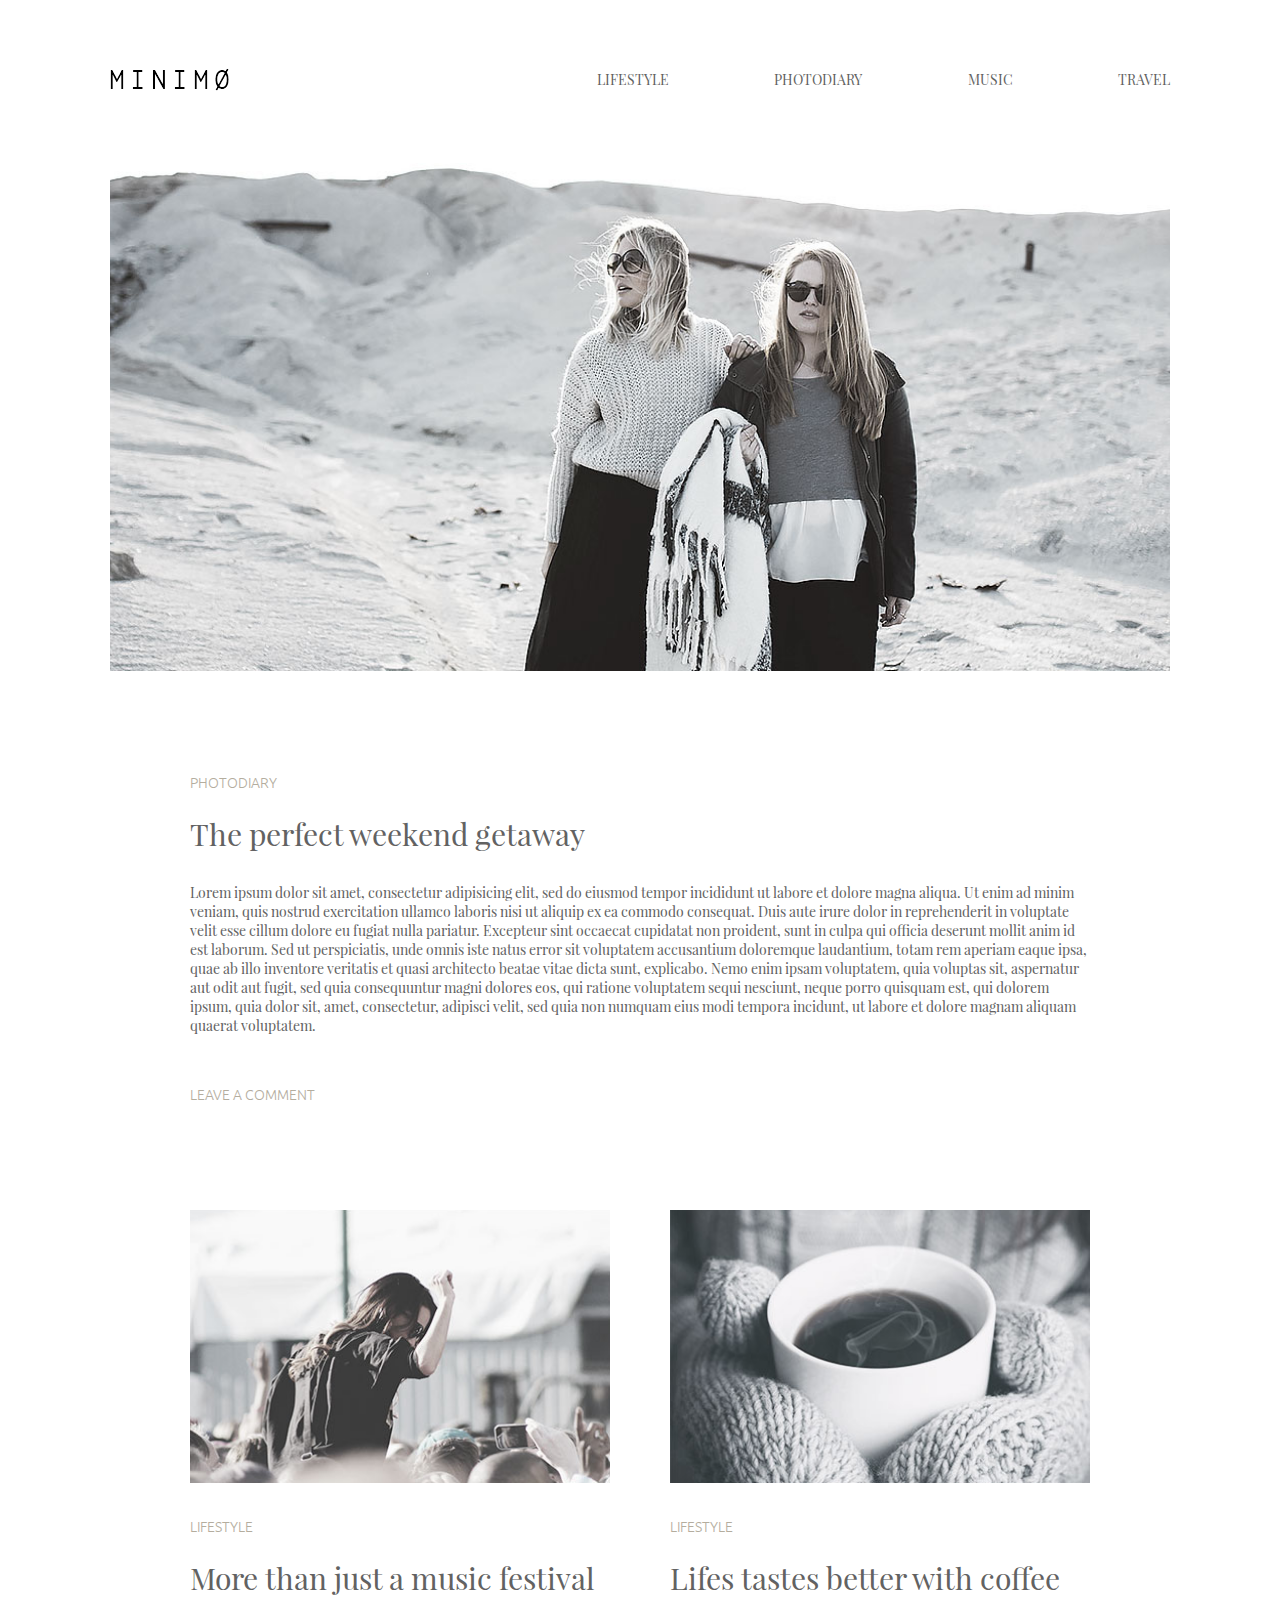
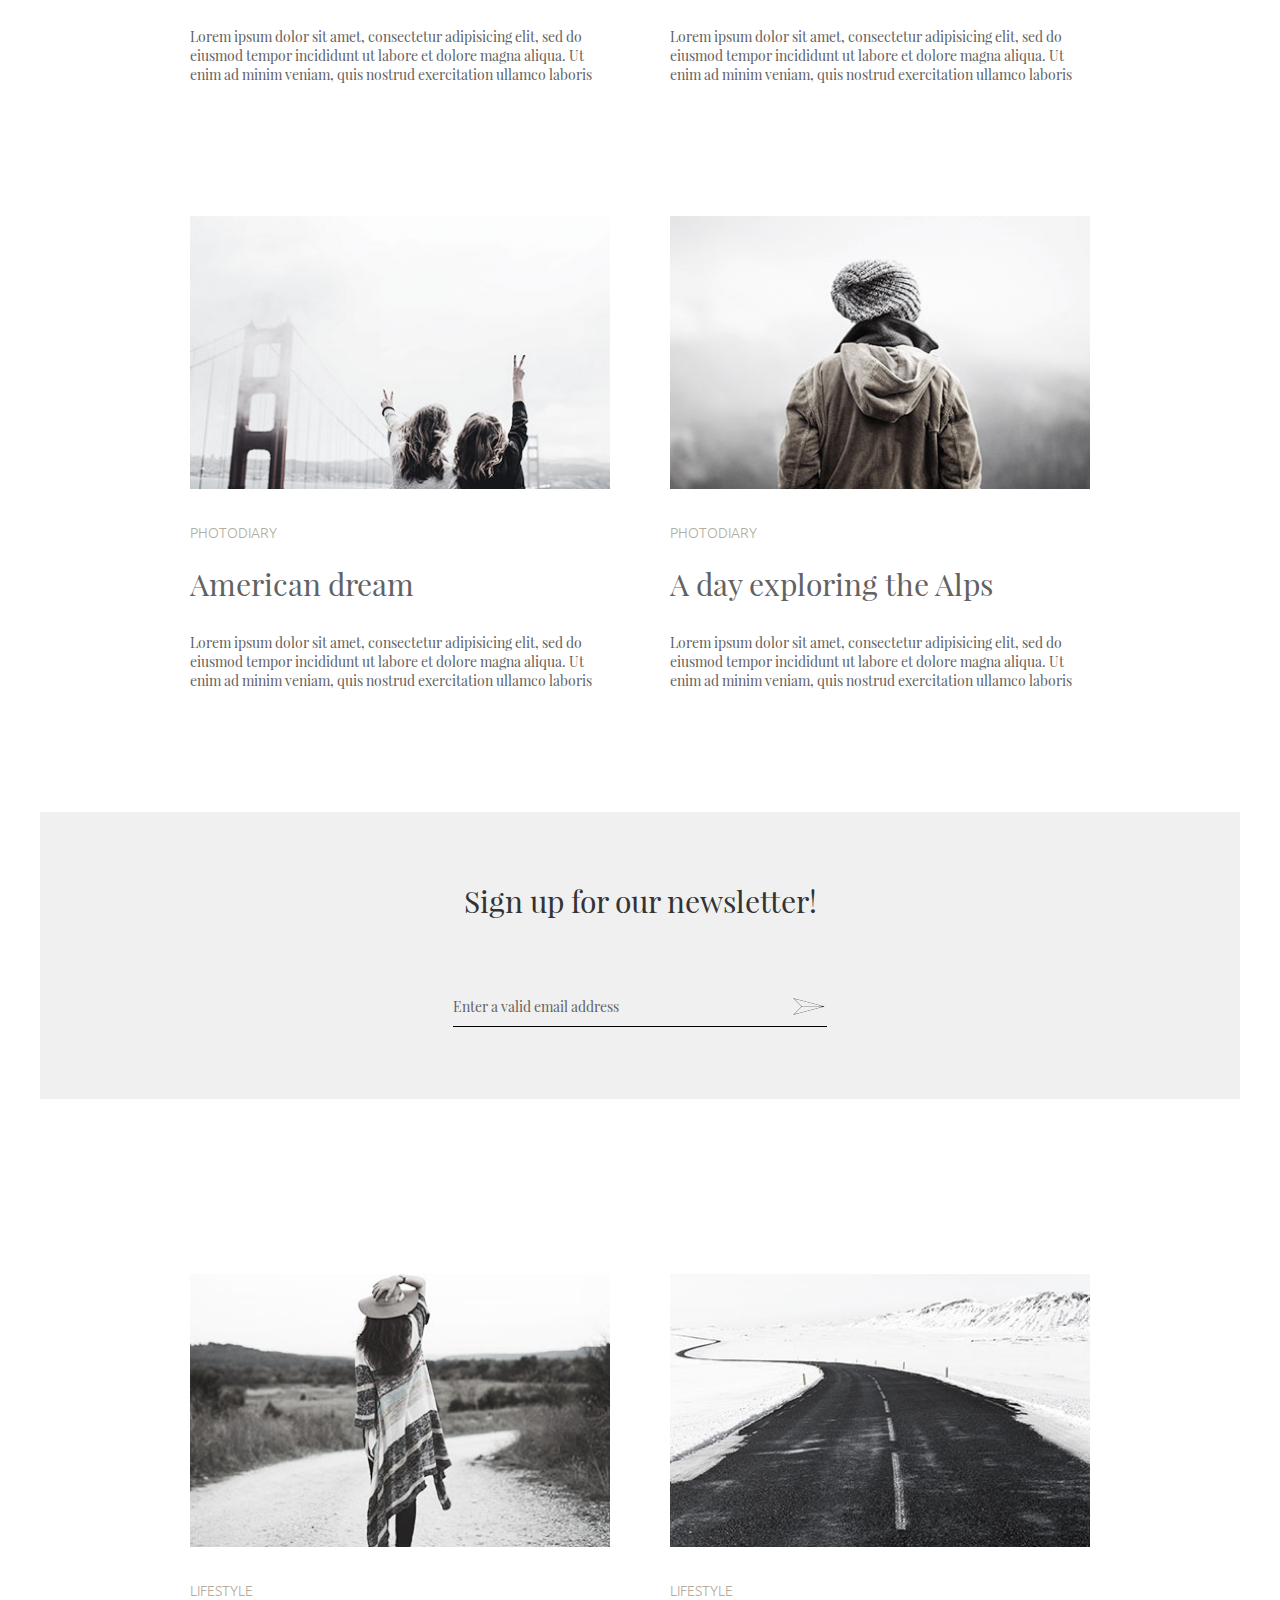
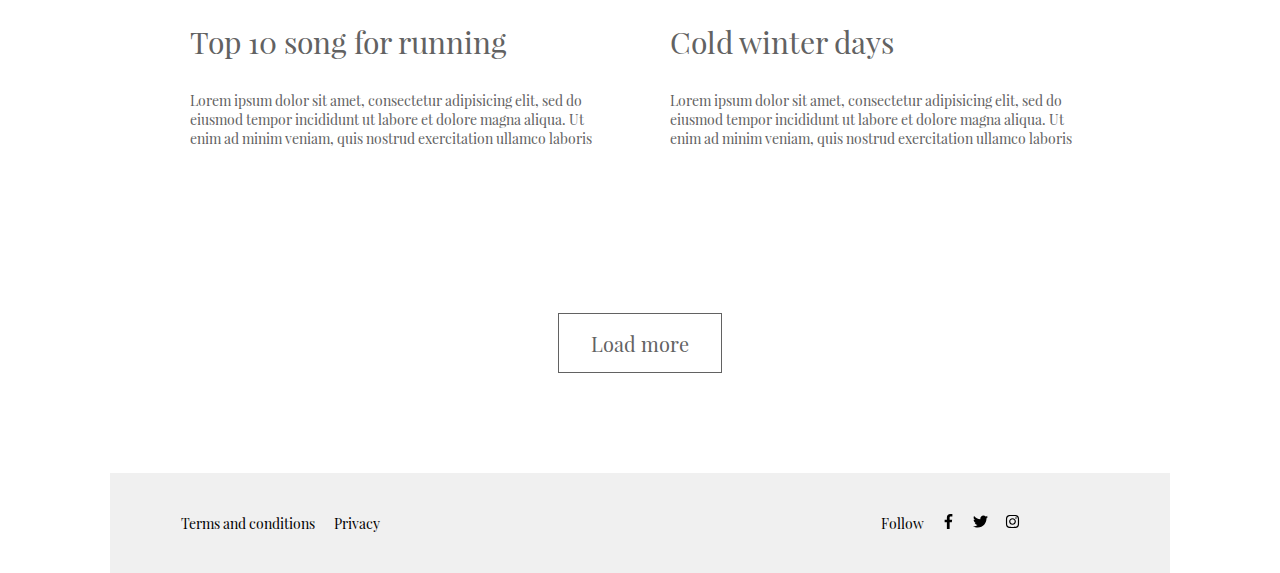
==== index.html @ 3467cdfd "added desktop version" ====
<!DOCTYPE html>
<html lang="en" dir="ltr">
    <head>
        <meta charset="utf-8">
        <title>Minimo</title>
        <meta name="viewport" content="width=device-width, initial-scale=1">
        <link rel="stylesheet" href="css/style.css">
    </head>
    <body>
        <div class="page">
            <header>
                <a href="#"><img src="img/logo.png" alt="Minimo"></a>
                <ul>
                    <li><a href="#">Lifestyle</a></li>
                    <li><a href="#">Photodiary</a></li>
                    <li><a href="#">Music</a></li>
                    <li><a href="#">Travel</a></li>
                </ul>
            </header>
            <img src="img/ban.jpg" alt="Banner">
            <div class="content">
                <h3>Photodiary</h3>
                <h2>The perfect weekend getaway</h2>
                <p>Lorem ipsum dolor sit amet, consectetur adipisicing elit, sed
                do eiusmod tempor incididunt ut labore et dolore magna aliqua.
                Ut enim ad minim veniam, quis nostrud exercitation ullamco laboris
                nisi ut aliquip ex ea commodo consequat. Duis aute irure dolor in
                reprehenderit in voluptate velit esse cillum dolore eu fugiat
                nulla pariatur. Excepteur sint occaecat cupidatat non proident,
                sunt in culpa qui officia deserunt mollit anim id est laborum.
                Sed ut perspiciatis, unde omnis iste natus error sit voluptatem
                accusantium doloremque laudantium, totam rem aperiam eaque ipsa,
                quae ab illo inventore veritatis et quasi architecto beatae vitae
                dicta sunt, explicabo. Nemo enim ipsam voluptatem, quia voluptas
                sit, aspernatur aut odit aut fugit, sed quia consequuntur magni
                dolores eos, qui ratione voluptatem sequi nesciunt, neque porro
                quisquam est, qui dolorem ipsum, quia dolor sit, amet, consectetur,
                adipisci velit, sed quia non numquam eius modi tempora incidunt,
                ut labore et dolore magnam aliquam quaerat voluptatem.</p>
                <a href="#"><h3>Leave a comment</h3></a>
                <div class="gallery">
                    <section>
                        <img src="img/1.jpg" alt="">
                        <h3>Lifestyle</h3>
                        <a href="#"><h2>More than just a music festival</h2></a>
                        <p>Lorem ipsum dolor sit amet, consectetur adipisicing
                        elit, sed do eiusmod tempor incididunt ut labore et dolore
                        magna aliqua. Ut enim ad minim veniam, quis nostrud
                        exercitation ullamco laboris</p>
                    </section>
                    <section>
                        <img src="img/2.jpg" alt="">
                        <h3>Lifestyle</h3>
                        <a href="#"><h2>Lifes tastes better with coffee</h2></a>
                        <p>Lorem ipsum dolor sit amet, consectetur adipisicing
                        elit, sed do eiusmod tempor incididunt ut labore et dolore
                        magna aliqua. Ut enim ad minim veniam, quis nostrud
                        exercitation ullamco laboris</p>
                    </section>
                    <section>
                        <img src="img/3.jpg" alt="">
                        <h3>Photodiary</h3>
                        <a href=""><h2>American dream</h2></a>
                        <p>Lorem ipsum dolor sit amet, consectetur adipisicing
                        elit, sed do eiusmod tempor incididunt ut labore et dolore
                        magna aliqua. Ut enim ad minim veniam, quis nostrud
                        exercitation ullamco laboris</p>
                    </section>
                    <section>
                        <img src="img/4.jpg" alt="">
                        <h3>Photodiary</h3>
                        <a href="#"><h2>A day exploring the Alps</h2></a>
                        <p>Lorem ipsum dolor sit amet, consectetur adipisicing
                        elit, sed do eiusmod tempor incididunt ut labore et dolore
                        magna aliqua. Ut enim ad minim veniam, quis nostrud
                        exercitation ullamco laboris</p>
                    </section>
                </div>
            </div>
        </div>
        <form class="" action="index.html" method="post">
            <h2>Sign up for our newsletter!</h2>
            <div class="for_email">
                <input type="email" name="" placeholder="Enter a valid email address">
                <a href="#"><img src="img/arrow.png" alt="Send"></a>
            </div>
        </form>
        <div class="page">
            <div class="content">
                <div class="gallery">
                    <section>
                        <img src="img/5.jpg" alt="">
                        <h3>Lifestyle</h3>
                        <a href="#"><h2>Top 10 song for running</h2></a>
                        <p>Lorem ipsum dolor sit amet, consectetur adipisicing
                        elit, sed do eiusmod tempor incididunt ut labore et dolore
                        magna aliqua. Ut enim ad minim veniam, quis nostrud
                        exercitation ullamco laboris</p>
                    </section>
                    <section>
                        <img src="img/6.jpg" alt="">
                        <h3>Lifestyle</h3>
                        <a href="#"><h2>Cold winter days</h2></a>
                        <p>Lorem ipsum dolor sit amet, consectetur adipisicing
                        elit, sed do eiusmod tempor incididunt ut labore et dolore
                        magna aliqua. Ut enim ad minim veniam, quis nostrud
                        exercitation ullamco laboris</p>
                    </section>
                </div>
                <form class="" action="index.html" method="post">
                    <button type="button" name="button">Load more</button>
                </form>
            </div>
            <footer>
                <ul>
                    <li><a href="#">Terms and conditions</a></li>
                    <li><a href="#">Privacy</a></li>
                </ul>
                <ul>
                    <li>Follow</li>
                    <li><a href="https://www.facebook.com/"><img src="img/facebook-f.svg" alt="facebook"></a></li>
                    <li><a href="https://twitter.com/?lang=ru"><img src="img/twitter.svg" alt="twitter"></a></li>
                    <li><a href="https://www.instagram.com/?hl=ru"><img src="img/instagram.svg" alt="instagram"></a></li>
                </ul>
            </footer>
        </div>
    </body>
</html>
---- css/style.css ----
@font-face {
    font-family: 'Playfair Display';
    src: url('../fonts/PlayfaiirDisplayPlayfairDisplay-Bold.eot');
    src: url('../fonts/PlayfaiirDisplayPlayfairDisplay-Bold.eot?#iefix') format('embedded-opentype'),
        url('../fonts/PlayfaiirDisplayPlayfairDisplay-Bold.woff2') format('woff2'),
        url('../fonts/PlayfaiirDisplayPlayfairDisplay-Bold.woff') format('woff'),
        url('../fonts/PlayfaiirDisplayPlayfairDisplay-Bold.ttf') format('truetype'),
        url('../fonts/PlayfaiirDisplayPlayfairDisplay-Bold.svg#PlayfairDisplay-Bold') format('svg');
    font-weight: bold;
    font-style: normal;
}

@font-face {
    font-family: 'Playfair Display';
    src: url('../fonts/PlayfaiirDisplayPlayfairDisplay-Regular.eot');
    src: url('../fonts/PlayfaiirDisplayPlayfairDisplay-Regular.eot?#iefix') format('embedded-opentype'),
        url('../fonts/PlayfaiirDisplayPlayfairDisplay-Regular.woff2') format('woff2'),
        url('../fonts/PlayfaiirDisplayPlayfairDisplay-Regular.woff') format('woff'),
        url('../fonts/PlayfaiirDisplayPlayfairDisplay-Regular.ttf') format('truetype'),
        url('../fonts/PlayfaiirDisplayPlayfairDisplay-Regular.svg#PlayfairDisplay-Regular') format('svg');
    font-weight: normal;
    font-style: normal;
}

@font-face {
    font-family: 'Playfair Display';
    src: url('../fonts/PlayfaiirDisplayPlayfairDisplay-Black.eot');
    src: url('../fonts/PlayfaiirDisplayPlayfairDisplay-Black.eot?#iefix') format('embedded-opentype'),
        url('../fonts/PlayfaiirDisplayPlayfairDisplay-Black.woff2') format('woff2'),
        url('../fonts/PlayfaiirDisplayPlayfairDisplay-Black.woff') format('woff'),
        url('../fonts/PlayfaiirDisplayPlayfairDisplay-Black.ttf') format('truetype'),
        url('../fonts/PlayfaiirDisplayPlayfairDisplay-Black.svg#PlayfairDisplay-Black') format('svg');
    font-weight: 900;
    font-style: normal;
}

@font-face {
    font-family: 'Playfair Display';
    src: url('../fonts/PlayfaiirDisplayPlayfairDisplay-BoldItalic.eot');
    src: url('../fonts/PlayfaiirDisplayPlayfairDisplay-BoldItalic.eot?#iefix') format('embedded-opentype'),
        url('../fonts/PlayfaiirDisplayPlayfairDisplay-BoldItalic.woff2') format('woff2'),
        url('../fonts/PlayfaiirDisplayPlayfairDisplay-BoldItalic.woff') format('woff'),
        url('../fonts/PlayfaiirDisplayPlayfairDisplay-BoldItalic.ttf') format('truetype'),
        url('../fonts/PlayfaiirDisplayPlayfairDisplay-BoldItalic.svg#PlayfairDisplay-BoldItalic') format('svg');
    font-weight: bold;
    font-style: italic;
}

@font-face {
    font-family: '../PlayfairDisplay/Playfair Display';
    src: url('..//fontsPlayfairDisplay/PlayfairDisplay-Italic.eot');
    src: url('../fonts/PlayfairDisplay/PlayfairDisplay-Italic.eot?#iefix') format('embedded-opentype'),
        url('../fonts/PlayfairDisplay/PlayfairDisplay-Italic.woff2') format('woff2'),
        url('../fonts/PlayfairDisplay/PlayfairDisplay-Italic.woff') format('woff'),
        url('../fonts/PlayfairDisplay/PlayfairDisplay-Italic.ttf') format('truetype'),
        url('../fonts/PlayfairDisplay/PlayfairDisplay-Italic.svg#PlayfairDisplay-Italic') format('svg');
    font-weight: normal;
    font-style: italic;
}

@font-face {
    font-family: 'Playfair Display';
    src: url('../fonts/PlayfairDisplay/PlayfairDisplay-BlackItalic.eot');
    src: url('../fonts/PlayfairDisplay/PlayfairDisplay-BlackItalic.eot?#iefix') format('embedded-opentype'),
        url('../fonts/PlayfairDisplay/PlayfairDisplay-BlackItalic.woff2') format('woff2'),
        url('../fonts/PlayfairDisplay/PlayfairDisplay-BlackItalic.woff') format('woff'),
        url('../fonts/PlayfairDisplay/PlayfairDisplay-BlackItalic.ttf') format('truetype'),
        url('../fonts/PlayfairDisplay/PlayfairDisplay-BlackItalic.svg#PlayfairDisplay-BlackItalic') format('svg');
    font-weight: 900;
    font-style: italic;
}
@font-face {
    font-family: 'Playfair Display';
    src: url('../fonts/PlayfairDisplay/PlayfairDisplay-Bold.eot');
    src: url('../fonts/PlayfairDisplay/PlayfairDisplay-Bold.eot?#iefix') format('embedded-opentype'),
        url('../fonts/PlayfairDisplay/PlayfairDisplay-Bold.woff2') format('woff2'),
        url('../fonts/PlayfairDisplay/PlayfairDisplay-Bold.woff') format('woff'),
        url('../fonts/PlayfairDisplay/PlayfairDisplay-Bold.ttf') format('truetype'),
        url('../fonts/PlayfairDisplay/PlayfairDisplay-Bold.svg#PlayfairDisplay-Bold') format('svg');
    font-weight: bold;
    font-style: normal;
}

@font-face {
    font-family: 'Playfair Display';
    src: url('../fonts/PlayfairDisplay/PlayfairDisplay-Regular.eot');
    src: url('../fonts/PlayfairDisplay/PlayfairDisplay-Regular.eot?#iefix') format('embedded-opentype'),
        url('../fonts/PlayfairDisplay/PlayfairDisplay-Regular.woff2') format('woff2'),
        url('../fonts/PlayfairDisplay/PlayfairDisplay-Regular.woff') format('woff'),
        url('../fonts/PlayfairDisplay/PlayfairDisplay-Regular.ttf') format('truetype'),
        url('../fonts/PlayfairDisplay/PlayfairDisplay-Regular.svg#PlayfairDisplay-Regular') format('svg');
    font-weight: normal;
    font-style: normal;
}

@font-face {
    font-family: 'Playfair Display';
    src: url('../fonts/PlayfairDisplay/PlayfairDisplay-Black.eot');
    src: url('../fonts/PlayfairDisplay/PlayfairDisplay-Black.eot?#iefix') format('embedded-opentype'),
        url('../fonts/PlayfairDisplay/PlayfairDisplay-Black.woff2') format('woff2'),
        url('../fonts/PlayfairDisplay/PlayfairDisplay-Black.woff') format('woff'),
        url('../fonts/PlayfairDisplay/PlayfairDisplay-Black.ttf') format('truetype'),
        url('../fonts/PlayfairDisplay/PlayfairDisplay-Black.svg#PlayfairDisplay-Black') format('svg');
    font-weight: 900;
    font-style: normal;
}

@font-face {
    font-family: 'Ubuntu';
    src: url('../fonts/Ubuntu/Ubuntu.eot');
    src: url('../fonts/Ubuntu/Ubuntu.eot?#iefix') format('embedded-opentype'),
        url('../fonts/Ubuntu/Ubuntu.woff2') format('woff2'),
        url('../fonts/Ubuntu/Ubuntu.woff') format('woff'),
        url('../fonts/Ubuntu/Ubuntu.ttf') format('truetype'),
        url('../fonts/Ubuntu/Ubuntu.svg#Ubuntu') format('svg');
    font-weight: normal;
    font-style: normal;
}

@font-face {
    font-family: 'Ubuntu';
    src: url('../fonts/Ubuntu/Ubuntu-Bold.eot');
    src: url('../fonts/Ubuntu/Ubuntu-Bold.eot?#iefix') format('embedded-opentype'),
        url('../fonts/Ubuntu/Ubuntu-Bold.woff2') format('woff2'),
        url('../fonts/Ubuntu/Ubuntu-Bold.woff') format('woff'),
        url('../fonts/Ubuntu/Ubuntu-Bold.ttf') format('truetype'),
        url('../fonts/Ubuntu/Ubuntu-Bold.svg#Ubuntu-Bold') format('svg');
    font-weight: bold;
    font-style: normal;
}

@font-face {
    font-family: 'Ubuntu';
    src: url('../fonts/Ubuntu/Ubuntu-Italic.eot');
    src: url('../fonts/Ubuntu/Ubuntu-Italic.eot?#iefix') format('embedded-opentype'),
        url('../fonts/Ubuntu/Ubuntu-Italic.woff2') format('woff2'),
        url('../fonts/Ubuntu/Ubuntu-Italic.woff') format('woff'),
        url('../fonts/Ubuntu/Ubuntu-Italic.ttf') format('truetype'),
        url('../fonts/Ubuntu/Ubuntu-Italic.svg#Ubuntu-Italic') format('svg');
    font-weight: normal;
    font-style: italic;
}

@font-face {
    font-family: 'Ubuntu';/fonts
    src: url('../fonts/Ubuntu/Ubuntu-BoldItalic.eot');
    src: url('../fonts/Ubuntu/Ubuntu-BoldItalic.eot?#iefix') format('embedded-opentype'),
        url('../fonts/Ubuntu/Ubuntu-BoldItalic.woff2') format('woff2'),
        url('../fonts/Ubuntu/Ubuntu-BoldItalic.woff') format('woff'),
        url('../fonts/Ubuntu/Ubuntu-BoldItalic.ttf') format('truetype'),
        url('../fonts/Ubuntu/Ubuntu-BoldItalic.svg#Ubuntu-BoldItalic') format('svg');
    font-weight: bold;
    font-style: italic;
}

@font-face {
    font-family: 'Playfair Display';
    src: url('../fonts/PlayfairDisplay/PlayfairDisplay-BoldItalic.eot');
    src: url('../fonts/PlayfairDisplay/PlayfairDisplay-BoldItalic.eot?#iefix') format('embedded-opentype'),
        url('../fonts/PlayfairDisplay/PlayfairDisplay-BoldItalic.woff2') format('woff2'),
        url('../fonts/PlayfairDisplay/PlayfairDisplay-BoldItalic.woff') format('woff'),
        url('../fonts/PlayfairDisplay/PlayfairDisplay-BoldItalic.ttf') format('truetype'),
        url('../fonts/PlayfairDisplay/PlayfairDisplay-BoldItalic.svg#PlayfairDisplay-BoldItalic') format('svg');
    font-weight: bold;
    font-style: italic;
}

@font-face {
    font-family: 'Ubuntu';
    src: url('../fonts/Ubuntu/Ubuntu-MediumItalic.eot');
    src: url('../fonts/Ubuntu/Ubuntu-MediumItalic.eot?#iefix') format('embedded-opentype'),
        url('../fonts/Ubuntu/Ubuntu-MediumItalic.woff2') format('woff2'),
        url('../fonts/Ubuntu/Ubuntu-MediumItalic.woff') format('woff'),
        url('../fonts/Ubuntu/Ubuntu-MediumItalic.ttf') format('truetype'),
        url('../fonts/Ubuntu/Ubuntu-MediumItalic.svg#Ubuntu-MediumItalic') format('svg');
    font-weight: 500;
    font-style: italic;
}

@font-face {
    font-family: 'Ubuntu';
    src: url('../fonts/Ubuntu/Ubuntu-LightItalic.eot');
    src: url('../fonts/Ubuntu/Ubuntu-LightItalic.eot?#iefix') format('embedded-opentype'),
        url('../fonts/Ubuntu/Ubuntu-LightItalic.woff2') format('woff2'),
        url('../fonts/Ubuntu/Ubuntu-LightItalic.woff') format('woff'),
        url('../fonts/Ubuntu/Ubuntu-LightItalic.ttf') format('truetype'),
        url('../fonts/Ubuntu/Ubuntu-LightItalic.svg#Ubuntu-LightItalic') format('svg');
    font-weight: 300;
    font-style: italic;
}

@font-face {
    font-family: 'Playfair Display';
    src: url('../fonts/PlayfairDisplay/PlayfairDisplay-Italic.eot');
    src: url('../fonts/PlayfairDisplay/PlayfairDisplay-Italic.eot?#iefix') format('embedded-opentype'),
        url('../fonts/PlayfairDisplay/PlayfairDisplay-Italic.woff2') format('woff2'),
        url('../fonts/PlayfairDisplay/PlayfairDisplay-Italic.woff') format('woff'),
        url('../fonts/PlayfairDisplay/PlayfairDisplay-Italic.ttf') format('truetype'),
        url('../fonts/PlayfairDisplay/PlayfairDisplay-Italic.svg#PlayfairDisplay-Italic') format('svg');
    font-weight: normal;
    font-style: italic;
}

@font-face {
    font-family: 'Ubuntu';
    src: url('../fonts/Ubuntu/Ubuntu-Light.eot');
    src: url('../fonts/Ubuntu/Ubuntu-Light.eot?#iefix') format('embedded-opentype'),
        url('../fonts/Ubuntu/Ubuntu-Light.woff2') format('woff2'),
        url('../fonts/Ubuntu/Ubuntu-Light.woff') format('woff'),
        url('../fonts/Ubuntu/Ubuntu-Light.ttf') format('truetype'),
        url('../fonts/Ubuntu/Ubuntu-Light.svg#Ubuntu-Light') format('svg');
    font-weight: 300;
    font-style: normal;
}
@font-face {
    font-family: 'Playfair Display';
    src: url('../fonts/PlayfairDisplay/PlayfairDisplay-BlackItalic.eot');
    src: url('../fonts/PlayfairDisplay/PlayfairDisplay-BlackItalic.eot?#iefix') format('embedded-opentype'),
        url('../fonts/PlayfairDisplay/PlayfairDisplay-BlackItalic.woff2') format('woff2'),
        url('../fonts/PlayfairDisplay/PlayfairDisplay-BlackItalic.woff') format('woff'),
        url('../fonts/PlayfairDisplay/PlayfairDisplay-BlackItalic.ttf') format('truetype'),
        url('../fonts/PlayfairDisplay/PlayfairDisplay-BlackItalic.svg#PlayfairDisplay-BlackItalic') format('svg');
    font-weight: 900;
    font-style: italic;
}

@font-face {
    font-family: 'Ubuntu';
    src: url('../fonts/Ubuntu/Ubuntu-Medium.eot');
    src: url('../fonts/Ubuntu/Ubuntu-Medium.eot?#iefix') format('embedded-opentype'),
        url('../fonts/Ubuntu/Ubuntu-Medium.woff2') format('woff2'),
        url('../fonts/Ubuntu/Ubuntu-Medium.woff') format('woff'),
        url('../fonts/Ubuntu/Ubuntu-Medium.ttf') format('truetype'),
        url('../fonts/Ubuntu/Ubuntu-Medium.svg#Ubuntu-Medium') format('svg');
    font-weight: 500;
    font-style: normal;
}


* {
    margin: 0;
    padding: 0;
    outline: 0;
    list-style: none;
    text-decoration: none;;
}
.page, body > form, .for_email, .content form {
    margin: 0 auto;
}
header li a, p, footer li, footer a, input::placeholder {
    font-family: "Playfair Display";
    font-size: 14px;
}
header, header ul, .gallery, footer, footer ul {
    display: flex;
    justify-content: space-between;
}
.page {
    width: 1200px;
    max-width: 100%;
    padding: 0 70px;
    padding-top: 68px;
    box-sizing: border-box;
}
header {
    height: 23px;
    margin-bottom: 72px;
}
header ul {
    width: 573px;
}
header li a {
    color: rgb(98, 98, 98);
    text-transform: uppercase;
    line-height: 24px;
}
header + img {
    height: 509px;
    margin-bottom: 99px;
}
header + img, section img {
    width: 100%;
    object-fit: cover;
}
.content {
    padding: 0px 80px;
}
h3 {
    font-size: 14px;
    font-family: "Ubuntu";
    color: rgb(180, 173, 158);
    text-transform: uppercase;
    font-weight: 300;
    margin-bottom: 28px;
}
h2 {
    font-size: 30px;
    line-height: 30px;
    font-family: "Playfair Display";
    color: rgb(98, 98, 98);
    font-weight: 400;
    margin-bottom: 34px;
}
p {
    color: rgb(98, 98, 98);
    margin-bottom: 52px;
}
.gallery {
    margin-top: 107px;
    flex-wrap: wrap;
}
.gallery img {
    margin-bottom: 32px;
}
section {
    width: 420px;
}
section img {
    height: 273px;
}
section:first-child, section:nth-child(2) {
    margin-bottom: 80px;
}
section:nth-child(3), section:last-child {
    margin-bottom: 70px;
}
body > form {
    width: 1200px;
    max-width: 100%;
    height: 287px;
    background-color: #f0f0f0;
    padding: 74px 0;
    box-sizing: border-box;
}
body > form h2 {
    color: #333;
    text-align: center;
    margin-bottom: 73px;
}
.for_email {
    width: 374px;
    border-bottom: 1px solid #000;
    position: relative;
}
input {
    border: none;
    background-color: #f0f0f0;
    height: 37px;
    width: 330px;
}
input::placeholder {
    color: #626262;
}
form img {
    position: absolute;
    left: 340px;
    top: 9px;
}
body > form + .page . gallery {
    margin-top: 35px;
}
.content form {
    width: 164px;
    margin-top: 33px;
    margin-bottom: 100px;
}
.content button {
    width: 164px;
    height: 60px;
    border: 1px solid #626262;
    background-color: white;
    color: #626262;
    font-family: "Playfair Display";
    font-size: 20px;
    font-weight: 400;
    cursor: pointer;
}
footer {
    background-color: #f0f0f0;
    height: 100px;
    padding: 41px 150px 41px 71px;
    box-sizing: border-box;
}
footer ul:first-child {
    width: 199px;
}
footer ul:last-child {
    width: 139px;
}
footer li, footer a {
    color: #000000;
    font-weight: 400;
}
footer img {
    width: 15px;
    height: 15px;
}
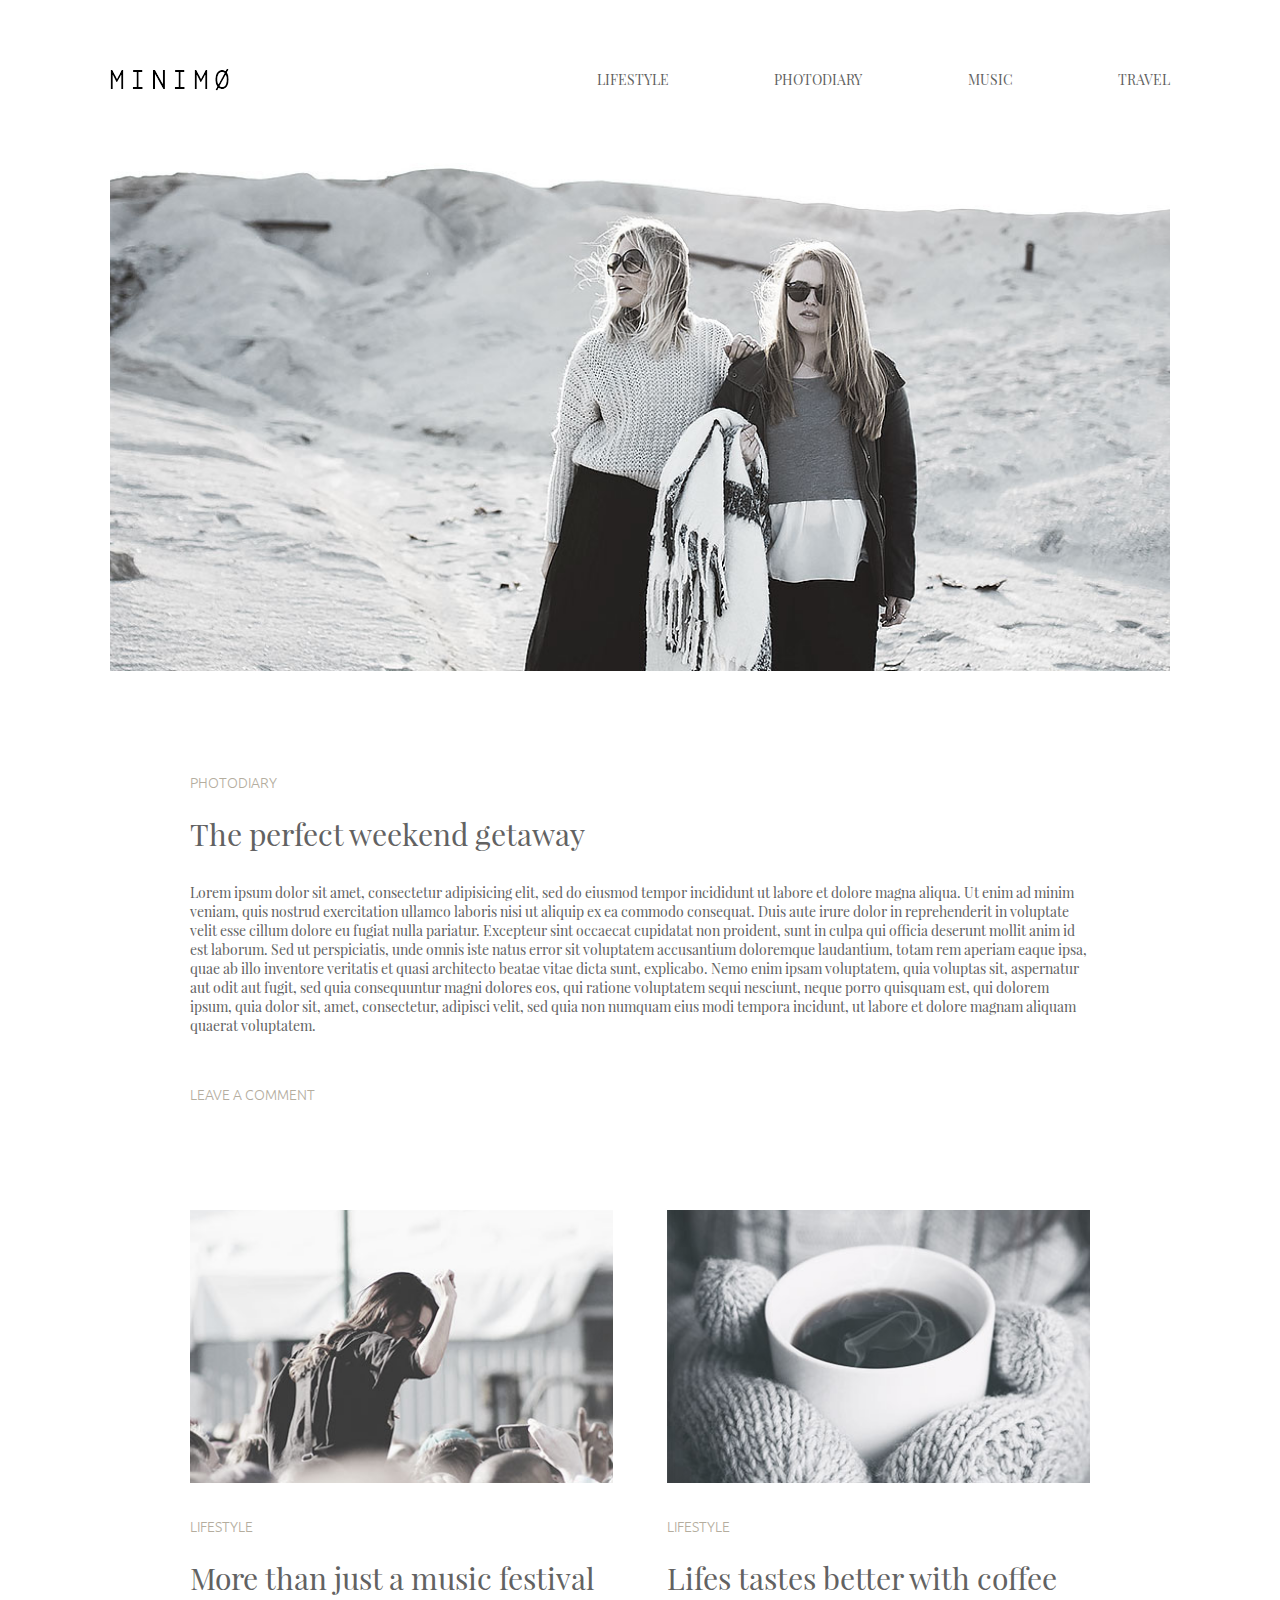
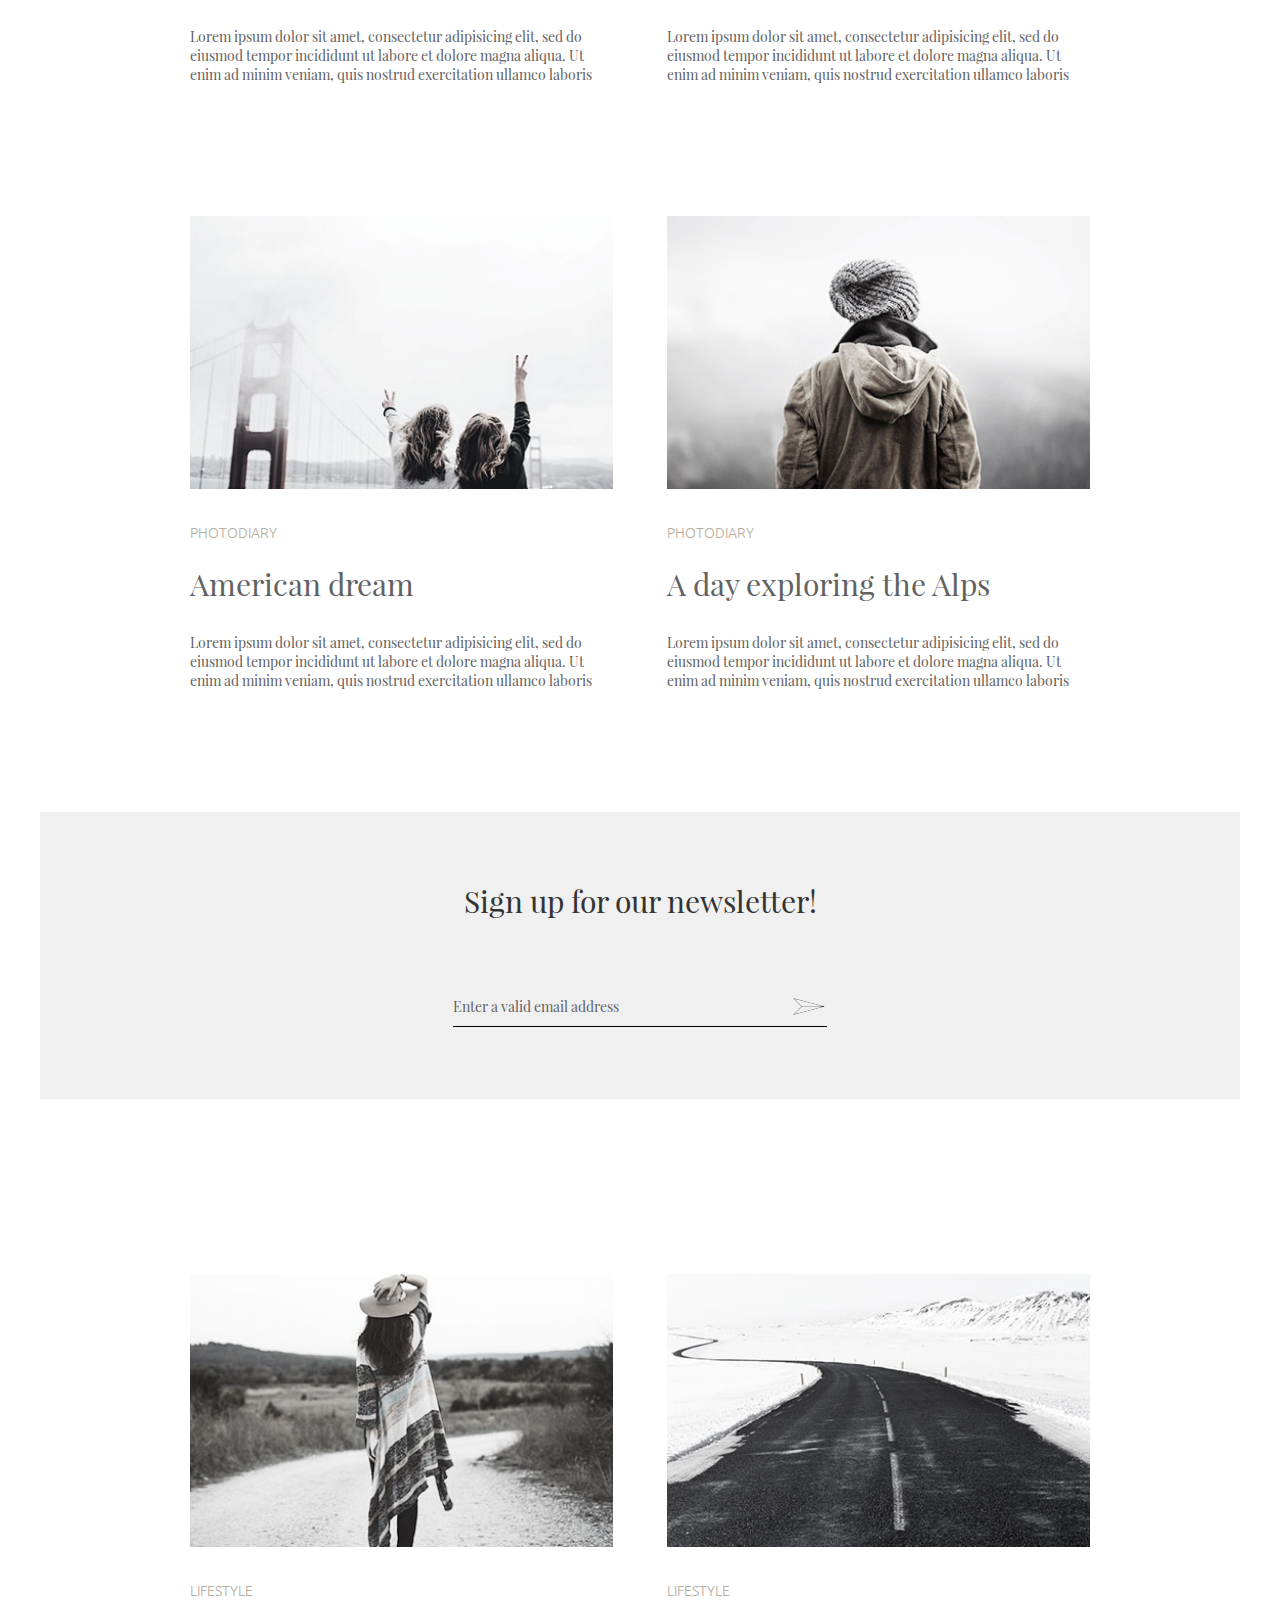
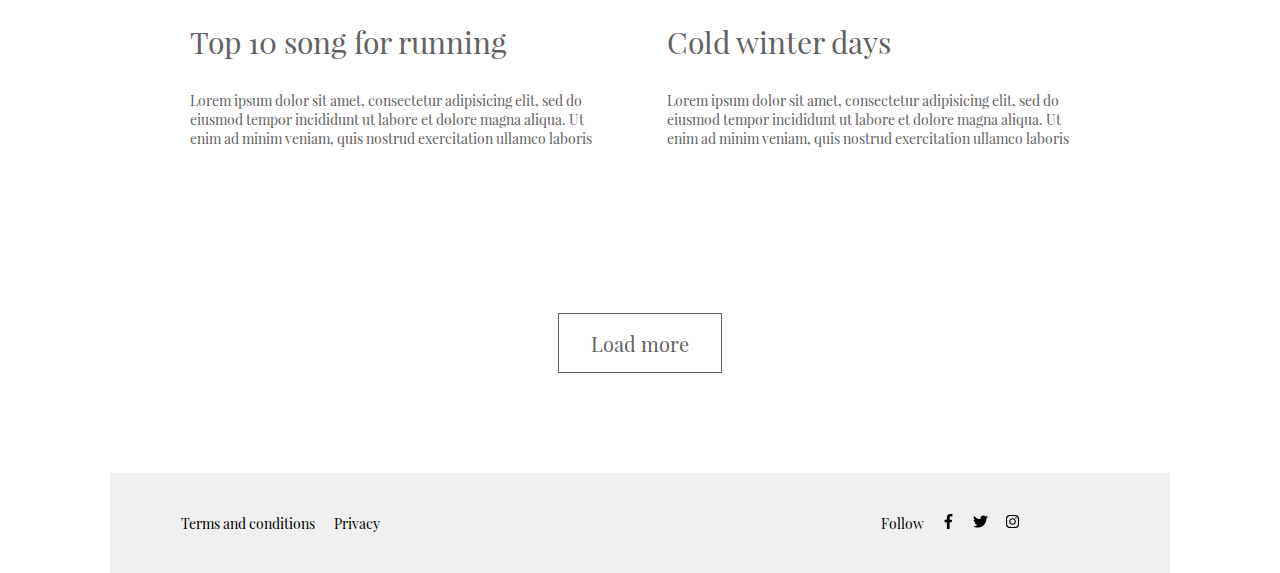
==== commit 279e6759: "fixed header menu, wrapped h3 in links" ====
--- a/index.html
+++ b/index.html
@@ -19,7 +19,7 @@
             </header>
             <img src="img/ban.jpg" alt="Banner">
             <div class="content">
-                <h3>Photodiary</h3>
+                <a href="#"><h3>Photodiary</h3></a>
                 <h2>The perfect weekend getaway</h2>
                 <p>Lorem ipsum dolor sit amet, consectetur adipisicing elit, sed
                 do eiusmod tempor incididunt ut labore et dolore magna aliqua.
@@ -41,7 +41,7 @@
                 <div class="gallery">
                     <section>
                         <img src="img/1.jpg" alt="">
-                        <h3>Lifestyle</h3>
+                        <a href="#"><h3>Lifestyle</h3></a>
                         <a href="#"><h2>More than just a music festival</h2></a>
                         <p>Lorem ipsum dolor sit amet, consectetur adipisicing
                         elit, sed do eiusmod tempor incididunt ut labore et dolore
@@ -50,7 +50,7 @@
                     </section>
                     <section>
                         <img src="img/2.jpg" alt="">
-                        <h3>Lifestyle</h3>
+                        <a href="#"><h3>Lifestyle</h3></a>
                         <a href="#"><h2>Lifes tastes better with coffee</h2></a>
                         <p>Lorem ipsum dolor sit amet, consectetur adipisicing
                         elit, sed do eiusmod tempor incididunt ut labore et dolore
@@ -59,7 +59,7 @@
                     </section>
                     <section>
                         <img src="img/3.jpg" alt="">
-                        <h3>Photodiary</h3>
+                        <a href="#"><h3>Photodiary</h3></a>
                         <a href=""><h2>American dream</h2></a>
                         <p>Lorem ipsum dolor sit amet, consectetur adipisicing
                         elit, sed do eiusmod tempor incididunt ut labore et dolore
@@ -68,7 +68,7 @@
                     </section>
                     <section>
                         <img src="img/4.jpg" alt="">
-                        <h3>Photodiary</h3>
+                        <a href="#"><h3>Photodiary</h3></a>
                         <a href="#"><h2>A day exploring the Alps</h2></a>
                         <p>Lorem ipsum dolor sit amet, consectetur adipisicing
                         elit, sed do eiusmod tempor incididunt ut labore et dolore
@@ -90,7 +90,7 @@
                 <div class="gallery">
                     <section>
                         <img src="img/5.jpg" alt="">
-                        <h3>Lifestyle</h3>
+                        <a href="#"><h3>Lifestyle</h3></a>
                         <a href="#"><h2>Top 10 song for running</h2></a>
                         <p>Lorem ipsum dolor sit amet, consectetur adipisicing
                         elit, sed do eiusmod tempor incididunt ut labore et dolore
@@ -99,7 +99,7 @@
                     </section>
                     <section>
                         <img src="img/6.jpg" alt="">
-                        <h3>Lifestyle</h3>
+                        <a href="#"><h3>Lifestyle</h3></a>
                         <a href="#"><h2>Cold winter days</h2></a>
                         <p>Lorem ipsum dolor sit amet, consectetur adipisicing
                         elit, sed do eiusmod tempor incididunt ut labore et dolore
--- a/css/style.css
+++ b/css/style.css
@@ -313,7 +313,7 @@
     margin-bottom: 32px;
 }
 section {
-    width: 420px;
+    width: 47%;
 }
 section img {
     height: 273px;
@@ -375,6 +375,9 @@
     font-weight: 400;
     cursor: pointer;
 }
+.content button:hover {
+    background-color: rgba(98, 98, 98, 0.1)
+}
 footer {
     background-color: #f0f0f0;
     height: 100px;
@@ -395,3 +398,99 @@
     width: 15px;
     height: 15px;
 }
+
+@media (max-width: 910px) {
+    header {
+        display: block;
+        height: 80px;
+    }
+    header ul {
+        margin-top: 20px;
+        width: 755px;
+        max-width: 100%;
+    }
+    .content {
+        padding: 0 50px;
+    }
+    .gallery {
+        display: block;
+    }
+    section {
+        margin: 0 auto;
+        width: 60%;
+    }
+}
+@media (max-width: 735px) {
+    .content {
+        padding: 0 30px;
+    }
+    section {
+        width: 80%;
+    }
+    footer {
+        display: block;
+        padding-top: 30px;
+        padding-bottom: 30px;
+    }
+    footer ul {
+        margin-bottom: 10px;
+    }
+}
+@media (max-width: 560px) {
+    header {
+        height: 200px;
+    }
+    header ul {
+        display: block
+    }
+    header li {
+        text-align: center;
+    }
+    header a {
+        display: inline-block;
+        padding: 5px 0;
+    }
+    header li a:hover {
+        border-bottom: 1px solid #626262;
+        padding-bottom: 4px;
+    }
+    .content {
+        padding: 0 20px;
+    }
+    .page {
+        padding: 0 50px;
+    }
+}
+@media (max-width: 475px) {
+    .content {
+        padding: 0 10px;
+    }
+    .page {
+        padding: 0 20px;
+    }
+    body > form h2 {
+        font-size: 26px;
+    }
+    .for_email {
+        width: 280px;
+    }
+    .for_email input {
+        width: 245px;
+    }
+    form img {
+        left: 248px;
+    }
+    footer {
+        padding-left: 30px;
+        padding-right: 30px;
+    }
+    footer ul:first-child {
+        width: 80%;
+    }
+    footer ul:last-child {
+        width: 50%;
+    }
+    footer li, footer a {
+        font-size: 13px;
+    }
+}
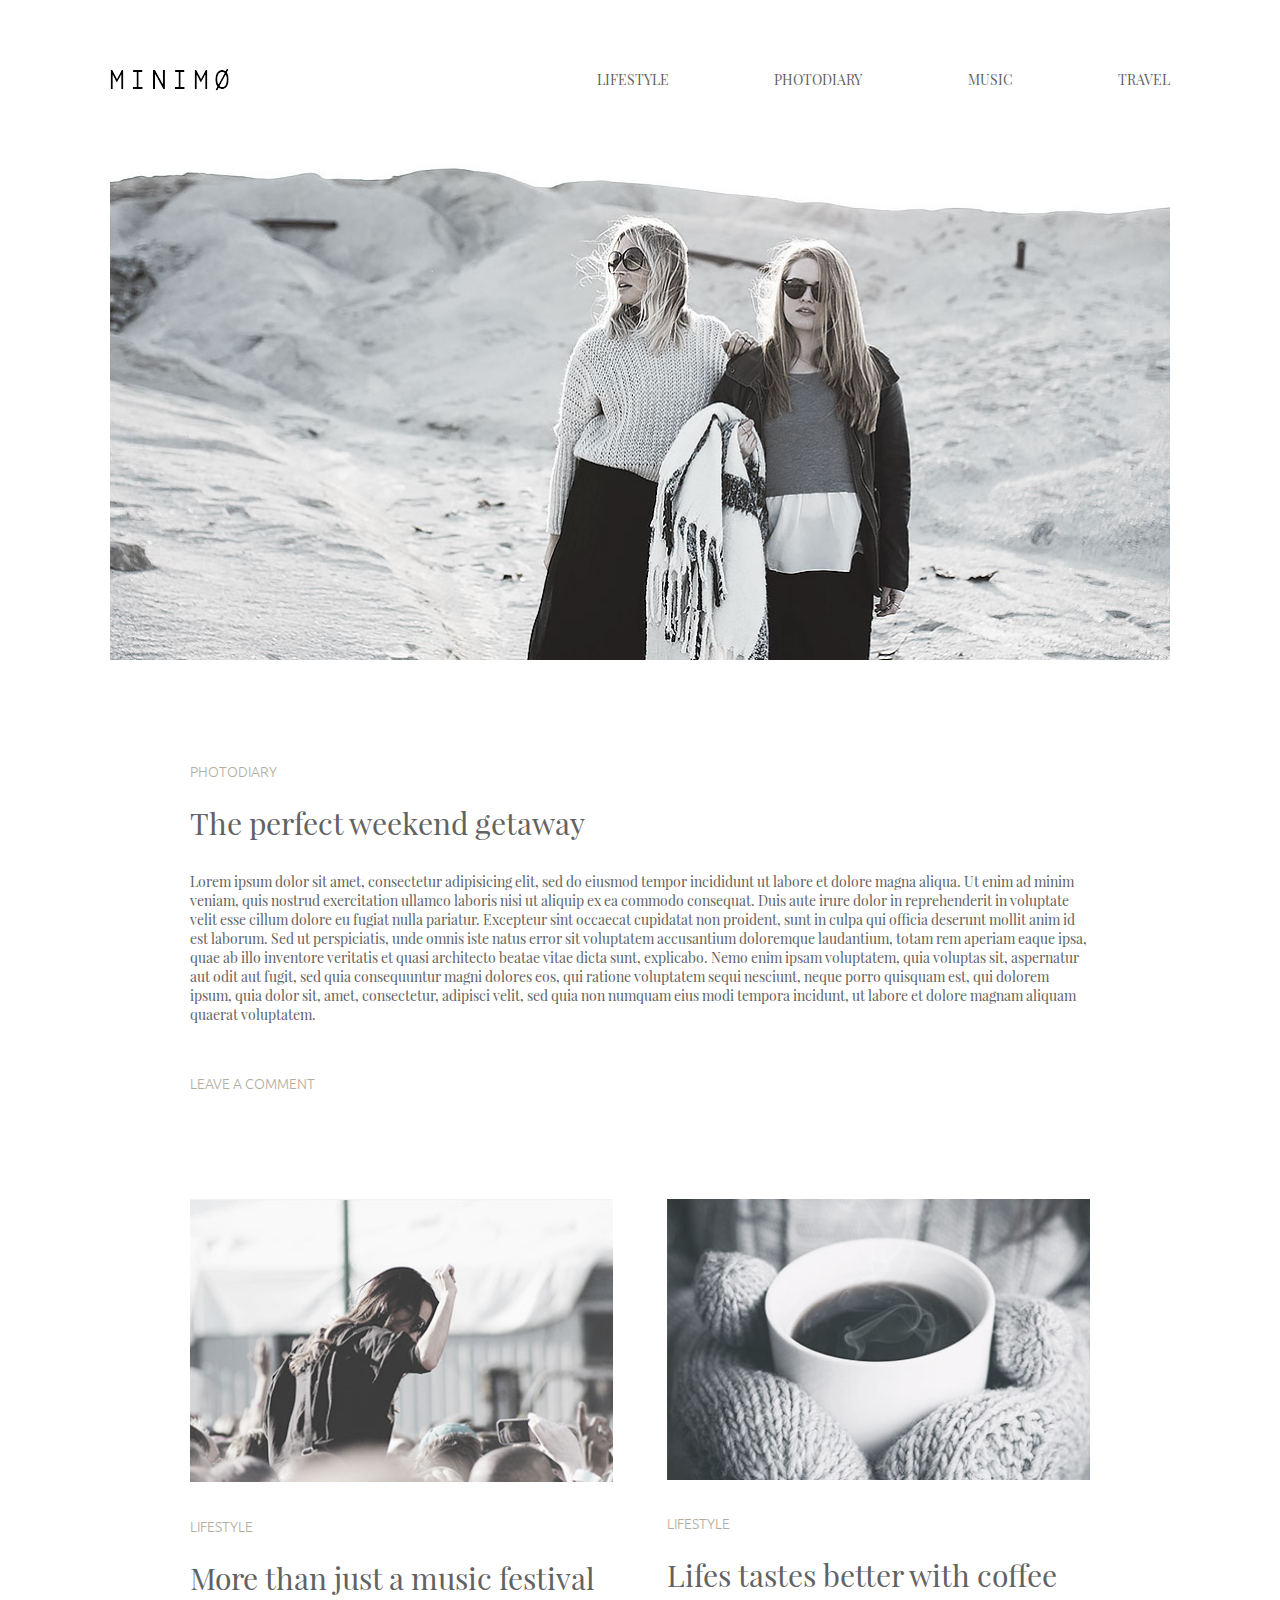
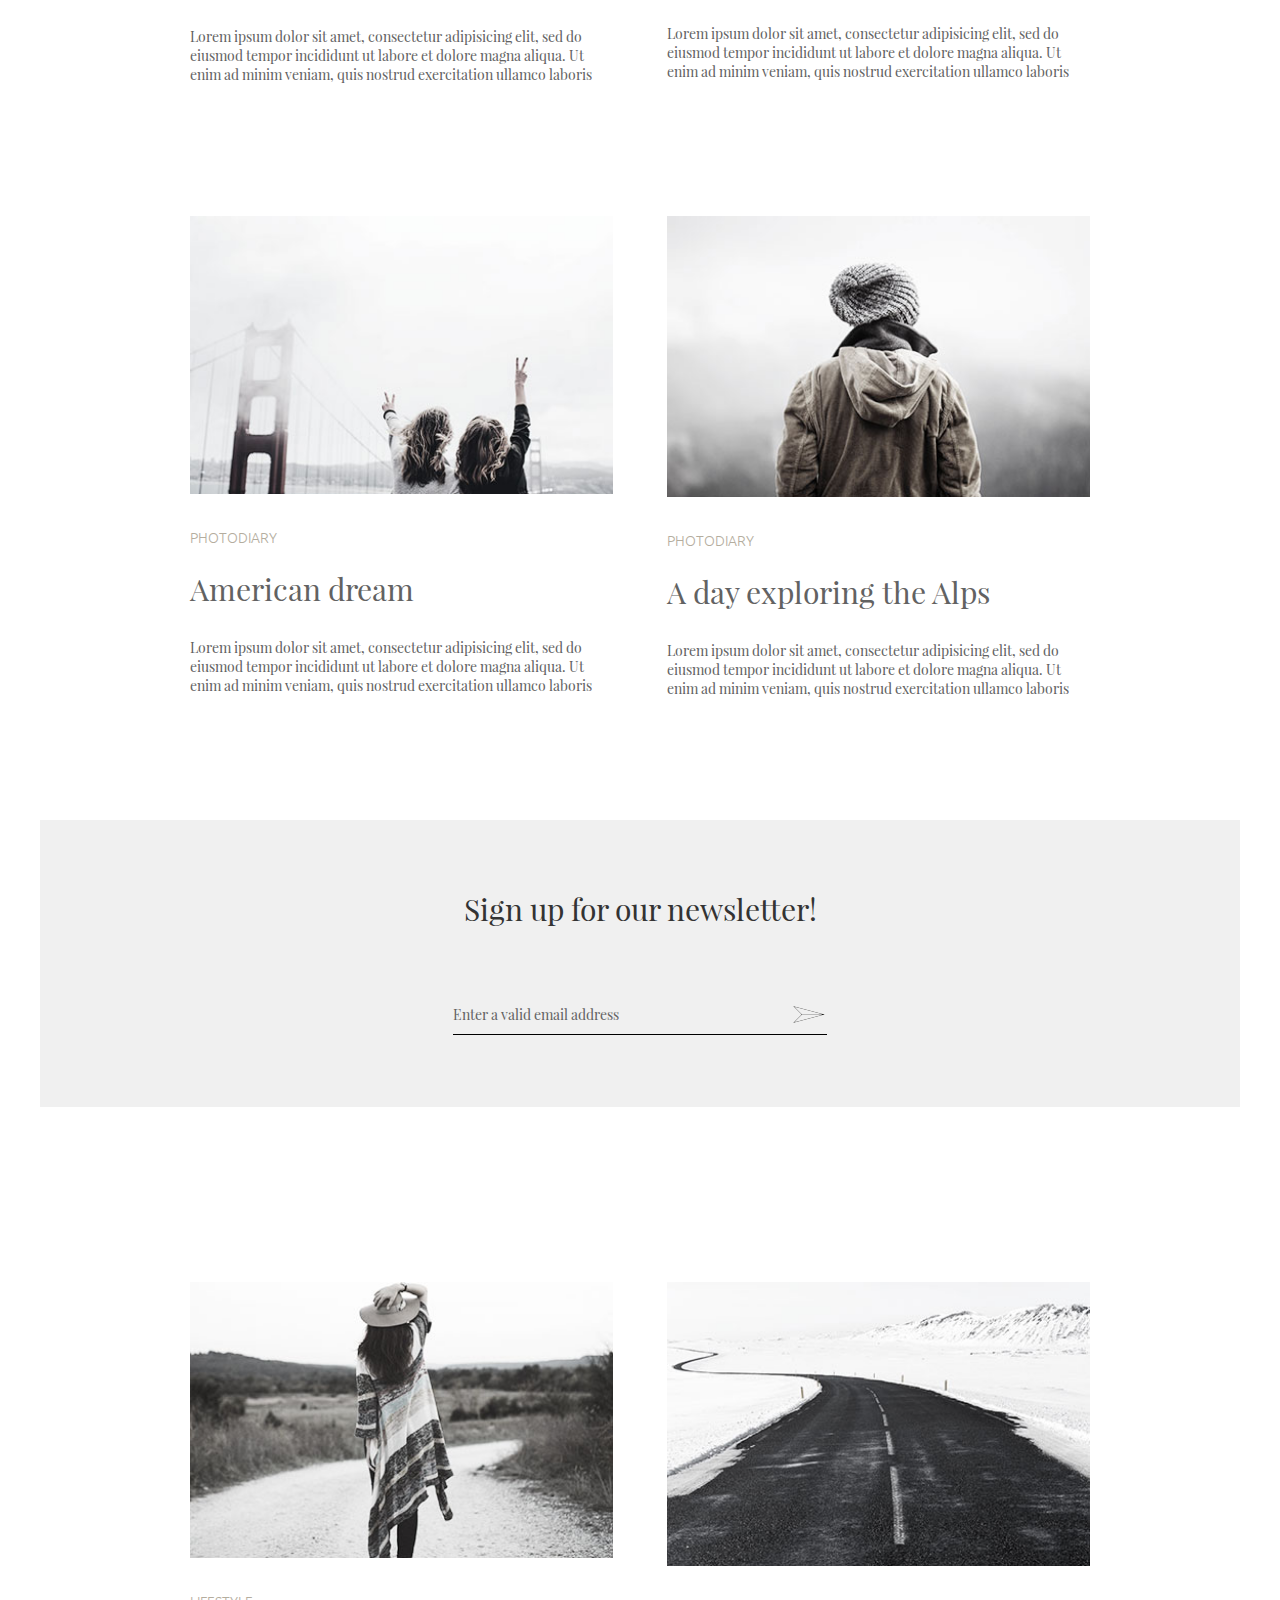
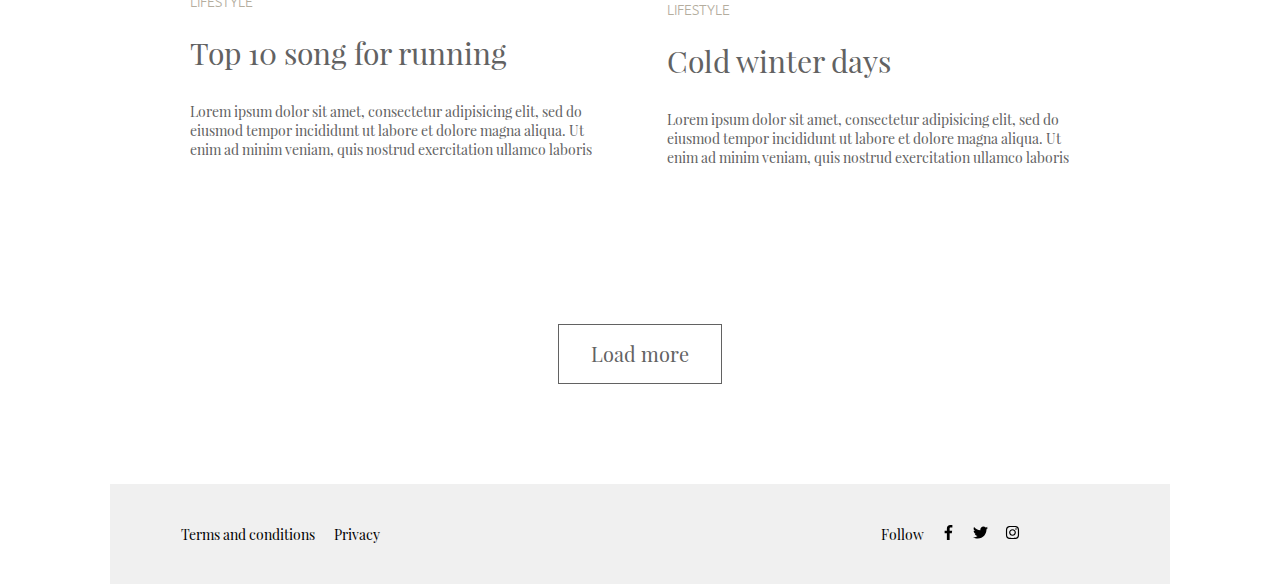
==== commit b31cde61: "changed styles for img" ====
--- a/index.html
+++ b/index.html
@@ -18,6 +18,7 @@
                 </ul>
             </header>
             <img src="img/ban.jpg" alt="Banner">
+
             <div class="content">
                 <a href="#"><h3>Photodiary</h3></a>
                 <h2>The perfect weekend getaway</h2>
--- a/css/style.css
+++ b/css/style.css
@@ -275,7 +275,6 @@
     line-height: 24px;
 }
 header + img {
-    height: 509px;
     margin-bottom: 99px;
 }
 header + img, section img {
@@ -314,9 +313,6 @@
 }
 section {
     width: 47%;
-}
-section img {
-    height: 273px;
 }
 section:first-child, section:nth-child(2) {
     margin-bottom: 80px;
@@ -458,18 +454,25 @@
         padding: 0 20px;
     }
     .page {
-        padding: 0 50px;
+        padding-right: 50px;
+        padding-left: 50px;
     }
 }
 @media (max-width: 475px) {
+    body > form h2 {
+        font-size: 26px;
+    }
     .content {
         padding: 0 10px;
     }
     .page {
-        padding: 0 20px;
-    }
-    body > form h2 {
-        font-size: 26px;
+        padding-top: 30px;
+        padding-left: 20px;
+        padding-right: 20px;
+
+    }
+    header + img {
+        margin-bottom: 60px;
     }
     .for_email {
         width: 280px;
